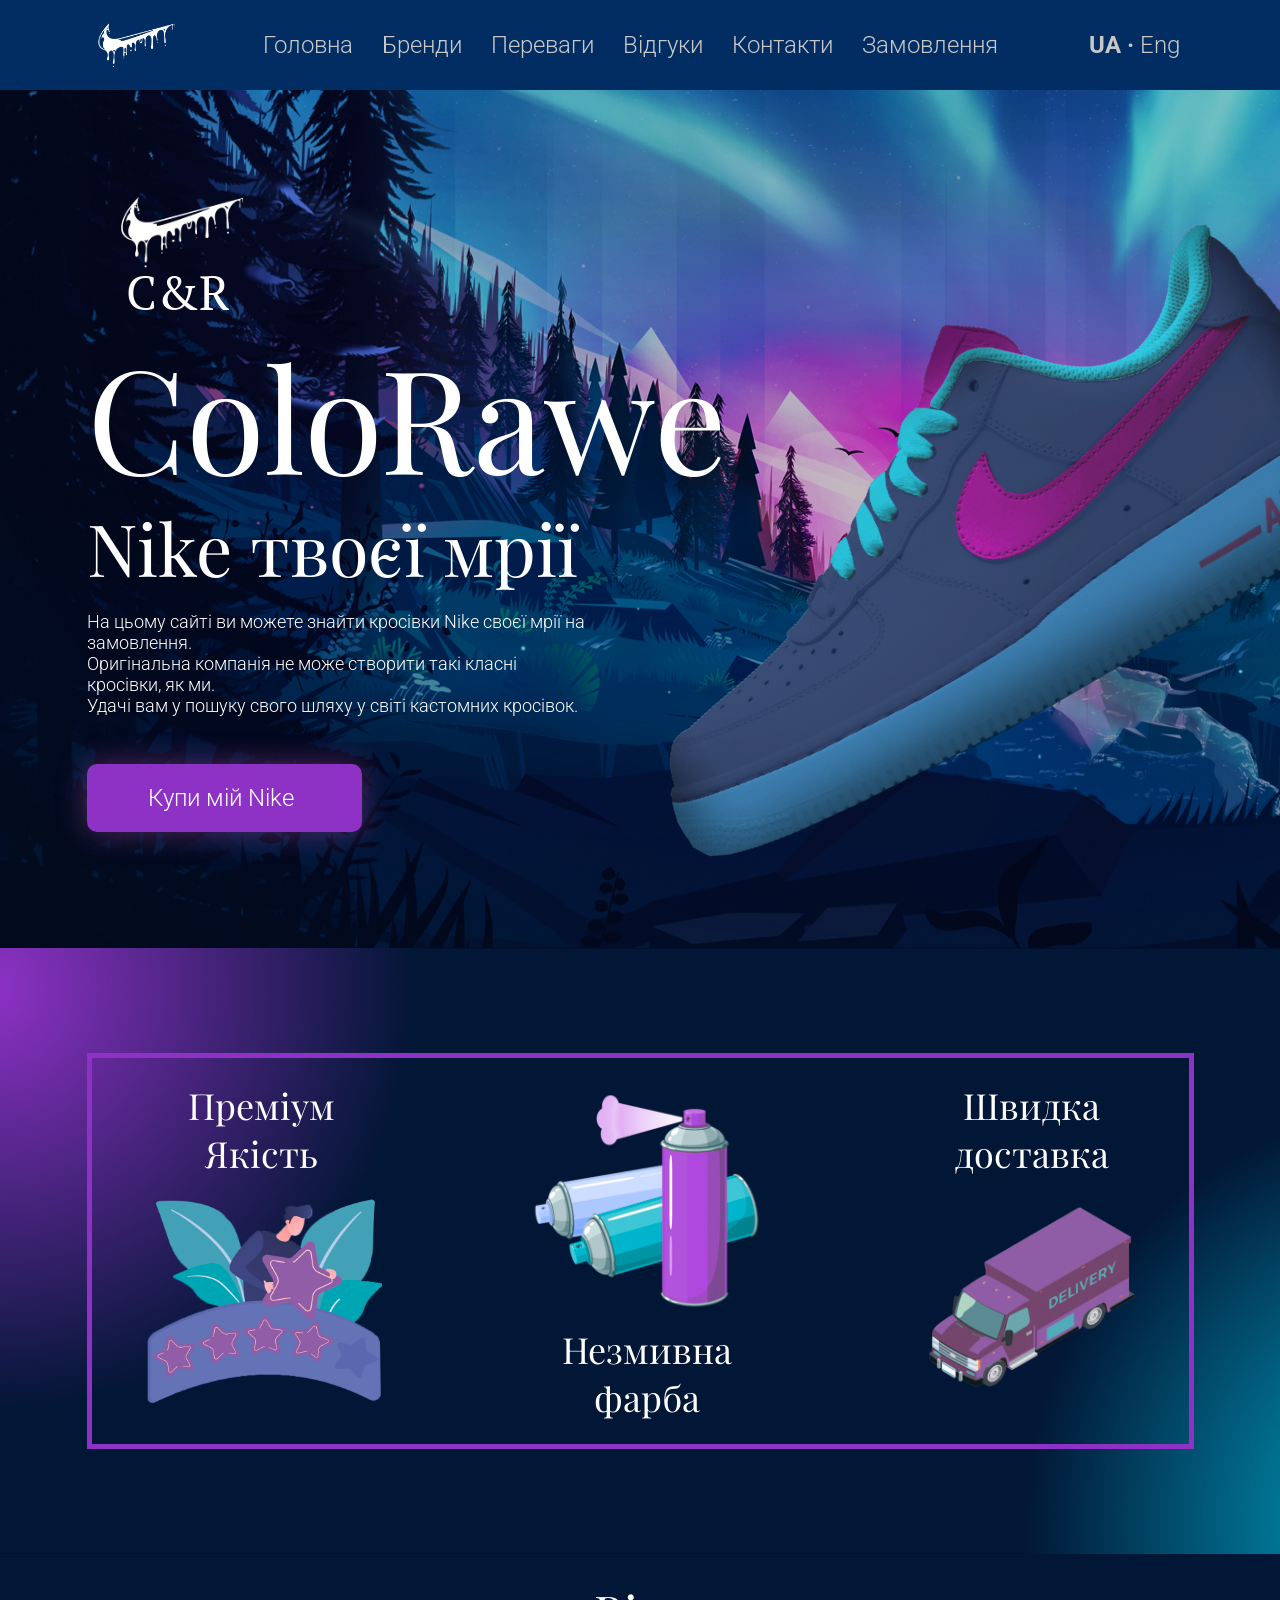
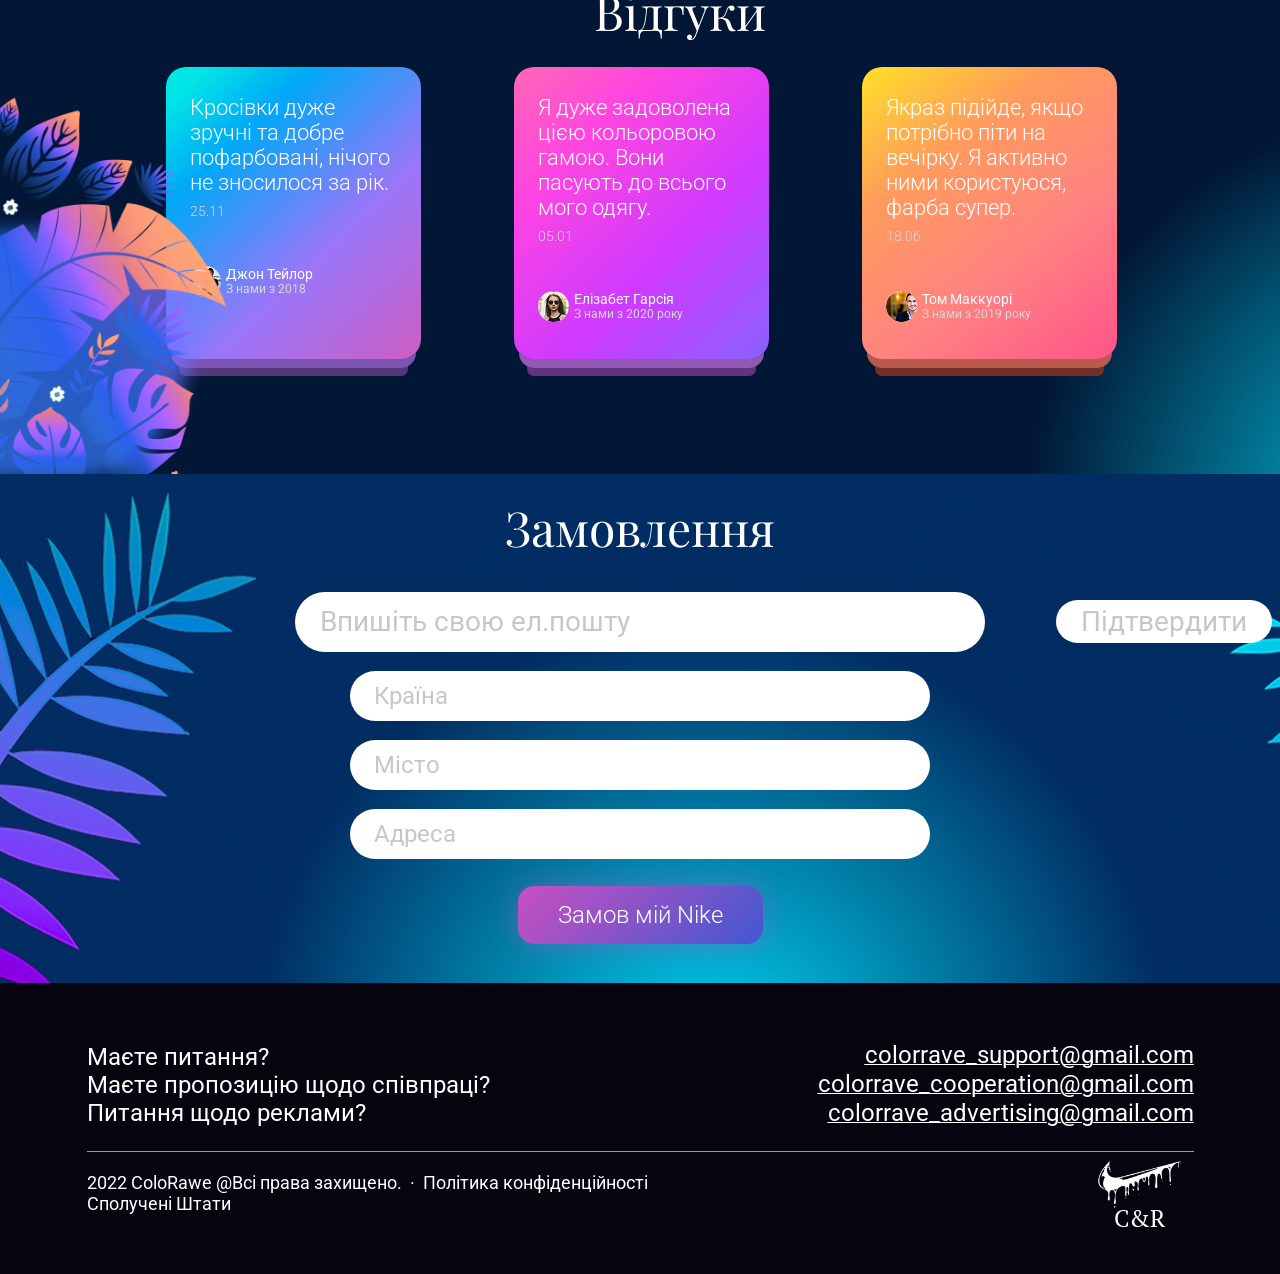
==== index-ua.html @ a20b45cc "ua-versia + footer styles" ====
<!DOCTYPE html>
<html lang="UA">

<head>
    <meta charset="UTF-8">
    <meta name="viewport" content="width=device-width, initial-scale=1.0">
    <link rel="preconnect" href="https://fonts.googleapis.com">
    <link rel="preconnect" href="https://fonts.gstatic.com" crossorigin>
    <link
        href="https://fonts.googleapis.com/css2?family=PT+Serif:ital,wght@0,400;0,700;1,400;1,700&family=Playfair+Display:ital,wght@0,400..900;1,400..900&family=Roboto:ital,wght@0,100..900;1,100..900&display=swap"
        rel="stylesheet">
    <title>NIKE</title>
    <link rel="stylesheet" href="./css/styles.css">
    <link rel="icon" href="./images/logo.svg" type="image/x-icon">
</head>

<body>
    <header>
        <nav class="container nav-container">
            <div class="nav-logo">
                <a href="./index-ua.html">
                    <img src="./images/logo.svg" alt="logo">
                </a>
            </div>
            <ul class="nav-links">
                <li><a href="./index-ua.html">Головна</a></li>
                <li><a href="#hero">Бренди</a></li>
                <li><a href="#features">Переваги</a></li>
                <li><a href="#reviews">Відгуки</a></li>
                <li><a href="#footer">Контакти</a></li>
                <li><a href="#order">Замовлення</a></li>
            </ul>
            <div class="nav-btn">
                <a href="./index.html" class="lang-btn lang-btn-ua">UA · <span class="lang-btn-accent lang-btn-accent-ua">Eng</span"></a>
            </div>

        </nav>

    </header>
    <main>
        <section class="hero" id="hero">
            <div class="container hero-content">
                <div class="hero-logo">
                    <a href="./index-ua.html">
                        <img src="./images/logo.svg" alt="logo" width="160px">
                    </a>
                </div>
                <p class="hero-badge">C&R</p>
                <h1 class="hero-title">ColoRawe</h1>
                <p class="hero-sub">Nike твоєї мрії</p>
                <p class="hero-desc">
                    На цьому сайті ви можете знайти кросівки Nike своєї мрії на замовлення. <br> Оригінальна компанія не може створити такі класні<br> кросівки, як ми. <br> Удачі вам у пошуку свого шляху у світі кастомних кросівок.
                </p>
                <a href="#order" class="btn-primary">Купи мій Nike</a>

            </div>
        </section>
        <section class="features" id="features">
            <div class="container">
                <div class="features-grid">
                    <div class="feat-card">
                        <h2 class="feat-name">Преміум <br> Якість</h2>
                        <img src="./images/stars.svg" alt="stars">
                    </div>
                    <div class="feat-card">
                        <img src="./images/paints.svg" alt="paints">
                        <h2 class="feat-name">Незмивна <br> фарба</h2>
                    </div>
                    <div class="feat-card">
                        <h2 class="feat-name">Швидка <br> доставка</h2>
                        <img src="./images/van.svg" alt="van">
                    </div>
                </div>
            </div>
        </section>
        <section class="reviews" id="reviews">
            <div class="container reviews-container">
                <div>
                    <img class="flouwers" src="./images/flouwers.svg" alt="flouwers">
                </div>
                <h2 class="title-reviews">Відгуки</h2>
                <div class="reviews-cards-list">
                    <div class="review-card">
                        <p class="review-text">Кросівки дуже зручні та добре пофарбовані, нічого не зносилося за рік.</p>
                        <p class="review-date">25.11</p>
                        <div class="review-author">
                            <img class="img-author" src="./images/author1.jpg" alt="author1">
                            <div class="review-name">
                                <h3 class="author-name">Джон Тейлор</h3>
                                <p class="author-place">З нами з 2018</p>
                            </div>
                        </div>
                    </div>
                    <div class="review-card">
                        <p class="review-text">Я дуже задоволена цією кольоровою гамою. Вони пасують до всього мого одягу.</p>
                        <p class="review-date">05.01</p>
                        <div class="review-author">
                            <img class="img-author" src="./images/author2.jpg" alt="author1">
                            <div class="review-name">
                                <h3 class="author-name">Елізабет Гарсія</h3>
                                <p class="author-place">З нами з 2020 року</p>
                            </div>
                        </div>
                    </div>
                    <div class="review-card">
                        <p class="review-text">Якраз підійде, якщо потрібно піти на вечірку. Я активно ними користуюся, фарба супер.</p>
                        <p class="review-date">18.06</p>
                        <div class="review-author">
                            <img class="img-author" src="./images/author3.jpg" alt="author1">
                            <div class="review-name">
                                <h3 class="author-name">Том Маккуорі</h3>
                                <p class="author-place">З нами з 2019 року</p>
                            </div>
                        </div>
                    </div>
                </div>
            </div>
        </section>

        <!-- ORDER -->
        <section class="order" id="order">
            <div class="container" order-container>
                <h2 class="order-title">Замовлення</h2>
                <form class="order-form">
                    <label>
                        <input class="form-input" type="email" placeholder="Впишіть свою ел.пошту">
                    </label>
                    <label>
                        <input class="form-input3" type="text" placeholder="Країна">
                    </label>
                    <label>
                        <input class="form-input3" type="text" placeholder="Місто">
                    </label>
                    <label>
                        <input class="form-input3" type="text" placeholder="Адреса">
                    </label>
                    <button class="btn">Підтвердити </button>
                    <button class="order-btn">Замов мій Nike</button>
                </form>
            </div>
            </div>
        </section>
    </main>
    <footer id="footer">
        <div class="container footer-grid">
            <div class="footer-links-container">
                <ul class="footer-questions">
                    <li>Маєте питання?</li>
                    <li>Маєте пропозицію щодо співпраці?</li>
                    <li>Питання щодо реклами?</li>
                </ul>
                <ul class="footer-links">
                    <li>
                        <a href="mailto:colorrave_support@gmail.com">
                            <span class="footer-links-item">colorrave_support@gmail.com</span>
                        </a>
                    </li>
                    <li>
                        <a href="mailto:colorrave_cooperation@gmail.com">
                            <span class="footer-links-item">colorrave_cooperation@gmail.com</span>
                        </a>
                    </li>
                    <li>
                        <a href="mailto:colorrave_advertising@gmail.com">
                            <span class="footer-links-item">colorrave_advertising@gmail.com</span>
                        </a>
                    </li>
                </ul>
            </div>
            <div class="footer-bottom">
                <p class="footer-text">2022 ColoRawe @Всі права захищено. &nbsp;·&nbsp; <a href="#"></a>Політика конфіденційності</a> <br>Сполучені Штати</p>
                <div>
                    <div class="footer-logo">
                        <a href="./index-ua.html">
                            <img src="./images/logo.svg" alt="logo" width="108px">
                        </a>
                    </div>
                    <p class="footer-badge">C&R</p>
                </div>
            </div>
        </div>

    </footer>
</body>

</html>
---- css/styles.css ----
:root {
      --bg: #021635;
      --white: #fff;
      --text-header: #C7C7C7;
      --bg-header: #012D63;
      --btn: #8E32C6;
      --text-date: #D8D8D8;
      --placeholder: #959595;
      --line-footer: #9b9b9b;

      --accent1: #c850c0;
      --accent2: #4158d0;
      --accent3: #ffcc70;
      --neon: #ff6ef7;
      --teal: #00e5d1;
      --text: #f0e8ff;
      --muted: #a898c8;
      --card-bg: rgba(255, 255, 255, 0.04);
  }

  * {
      margin: 0;
      padding: 0;
      box-sizing: border-box;
  }

  li,
  a {
      list-style: none;
      text-decoration: none;
  }

  body {
      background-color: var(--bg);
  }

  header {
      background-color: var(--bg-header);
      color: var(--text-header);
  }

  .container {
      width: 1107px;
      margin: 0 auto;
  }

  .nav-container {
      height: 90px;
      display: flex;
      justify-content: space-between;
      align-items: center;
      font-family: Roboto;
      font-weight: 300;
      font-style: Light;
      font-size: 24px;
      color: var(--text-header);
  }

  .nav-links {
      display: flex;
      gap: 29px;
      color: var(--text-header);
  }

  .nav-links a {
      color: var(--text-header);
  }

  .nav-logo {
      width: 100px;
      height: 60px;
  }

  .nav-links a:hover {
      color: var(--white);
      font-weight: 400;
      box-shadow: 0 0 50px rgba(200, 80, 192, 0.65);
  }

  .nav-btn {
      display: flex;
      align-items: center;

  }

  .lang-btn {
      background: none;
      border: 1px solid var(--border);
      color: var(--text-header);
      font-family: Roboto;
      font-weight: 300;
      font-style: Light;
      font-size: 24px;
      padding: 6px 14px;
      border-radius: 20px;
      cursor: pointer;
      transition: all .3s;
  }

  .lang-btn-accent {
      font-weight: 700;
  }

  .lang-btn:hover,
  .lang-btn-ua:hover {
      border-color: var(--accent1);
      color: var(--text-header);
  }

  .lang-btn-ua {
    font-weight: 700;
  }
  .lang-btn-accent-ua {
      font-weight: 300;
  }

  /* ── HERO ── */
  .hero {
      background-image: url(../images/hero.jpg);
      background-repeat: no-repeat;
      background-size: cover;
      width: 100%;
      height: 858px;
  }


  .hero-content {
      display: flex;
      flex-direction: column;
      justify-items: center;
  }

  .hero-logo {
      margin-top: 94px;
      margin-left: 16px;
  }

  .hero-badge {
      font-family: PT Serif;
      font-weight: 400;
      font-style: Regular;
      font-size: 48px;
      color: var(--white);
      margin-top: -24px;
      padding-left: 39px;
  }

  .hero-title {
      font-family: Playfair Display;
      font-weight: 400;
      font-style: Regular;
      font-size: 144px;
      color: var(--white);
      margin-top: -5px;
  }

  .hero-sub {
      font-family: Playfair Display;
      font-weight: 400;
      font-style: Regular;
      font-size: 72px;
      color: var(--white);
      margin-top: -12px;
  }

  .hero-desc {
      margin-top: 16px;
      width: 510px;
      font-family: Roboto;
      font-weight: 300;
      font-style: Regular;
      font-size: 18px;
      color: var(--white);
  }

  .btn-primary {
      width: 275px;
      padding: 20px 61px;
      margin-top: 48px;
      background-color: var(--btn);
      color: var(--white);
      border-radius: 10px;
      font-family: Roboto;
      font-weight: 300;
      font-style: Regular;
      font-size: 24px;
      border: none;
      cursor: pointer;
      transition: transform .3s, box-shadow .3s;
      box-shadow: 0 0 30px rgba(200, 80, 192, 0.4);
      animation: fade-up 1s .4s ease both;
  }

  .btn-primary:hover {
      font-weight: 400;
      transform: translateY(-3px) scale(1.03);
      box-shadow: 0 0 50px rgba(200, 80, 192, 0.65);
  }

  /* ── SECTION FEATURE / Переваги ── */
  .features {
      background-image: url(../images/features.png);
      background-repeat: no-repeat;
      background-size: cover;
      width: 100%;
      height: 606px;
      padding: 105px 0;
  }

  .features-grid {
      padding: 25px 50px;
      width: 100%;
      height: 396px;
      border: 5px solid var(--btn);
      display: flex;
      align-items: center;
      justify-items: center;
      gap: 145px;
  }

  .feat-card {
      text-align: center;
      transition: transform .4s, border-color .4s, box-shadow .4s;

  }

  .feat-card:hover {
      transform: translateY(-8px);
      border-color: var(--accent1);
      box-shadow: 0 20px 60px rgba(200, 80, 192, 0.2);
  }

  .feat-name {
      font-family: Playfair Display;
      font-weight: 400;
      font-style: Regular;
      font-size: 36px;
      text-align: center;
      color: var(--white);
  }

  /* ── REVIEWS / Відгуки ── */
  .reviews {
      background-image: url(../images/review.png);
      background-repeat: no-repeat;
      background-size: cover;
      width: 100%;
      height: 520px;
      padding-top: 25px;
      position: relative;
  }

  .title-reviews {
      font-family: Playfair Display;
      font-weight: 400;
      font-style: Regular;
      font-size: 48px;
      text-align: center;
      color: #fff;
  }

  .flouwers {
      position: absolute;
      width: 340;
      height: 380;
      top: 140px;
      left: 0px;
      opacity: 1;
  }

  .reviews-container {
      padding-left: 79px;
  }

  .reviews-cards-list {
      margin-top: 24px;
      display: flex;
      gap: 93px;
  }

  .review-card {
      background: linear-gradient(136.55deg, #00E5E6 7.29%, #00A8F7 26.04%, #9A76F9 62.5%, #CC5EC2 100%);
      border-radius: 20px;
      padding: 28px 24px;
      width: 255px;
      height: 292px;
      box-shadow: 0px 14px 0px -5px #7B54B2, 0px 30px 0px -13px #533978;
      transition: transform .3s;
  }

  .review-card:hover {
      transform: scale(1.03);
  }

  .review-card:nth-child(2) {
      background: linear-gradient(136.55deg, #FF68B4 0%, #FF45E1 26.04%, #CE3AFF 62.84%, #8961FF 100%);
      box-shadow: 0px 14px 0px -5px #9159B1, 0px 30px 0px -13px #61337C;
  }

  .review-card:nth-child(3) {
      background: linear-gradient(142.67deg, #FFE128 0%, #FF9B5C 30.21%, #FF8381 63.29%, #FF5489 100%);
      box-shadow: 0px 14px 0px -5px #B95A4C, 0px 30px 0px -13px #732F26;
  }

  .review-text {
      font-family: Roboto;
      font-weight: 300;
      font-style: Regular;
      font-size: 22px;
      color: var(--white);
  }

  .review-date {
      margin-top: 8px;
      font-family: Roboto;
      font-weight: 300;
      font-style: Regular;
      font-size: 14px;
      color: var(--text-date);
  }

  .review-author {
      margin-top: 47px;
      display: flex;
      gap: 5px;
  }

  .img-author {
      width: 31px;
      height: 31px;
      border-radius: 50%;
  }

  .author-name {
      font-family: Roboto;
      font-weight: 400;
      font-style: Regular;
      font-size: 14px;
      color: var(--white);
  }

  .author-place {
      font-family: Roboto;
      font-weight: 400;
      font-style: Regular;
      font-size: 12px;
      color: var(--text-date);
  }

  /* ── ORDER / зАМОВЛЕННЯ ── */
  .order {
      background-image: url(../images/order.jpg);
      background-repeat: no-repeat;
      background-size: cover;
      width: 100%;
      height: 509px;
      padding-top: 21px;
  }

  .order-container {
      display: flex;
      flex-direction: column;
      align-items: center;
  }

  .order-title {
      font-family: Playfair Display;
      font-weight: 400;
      font-style: Regular;
      font-size: 48px;
      color: var(--white);
      text-align: center;
      margin-bottom: 33px;
  }

  .order-form {
      margin: 0 auto;
      display: flex;
      flex-direction: column;
      gap: 19px;
      justify-items: center;
      align-items: center;
  }

  .form-input {
      background: var(--white);
      color: var(--text-header);
      border: 1px solid var(--border);
      padding: 12px 230px 13px 25px;
      font-family: Roboto;
      font-weight: 400;
      font-style: Regular;
      font-size: 28px;
      width: 690px;
      height: 60px;
      border-radius: 50px;
      transition: border-color .3s, background .3s;
  }

  .btn {
      position: absolute;
      top: 2200px;
      left: 1056px;
      color: var(--text-header);
      background-color: var(--white);
      border-radius: 40px;
      border: none;
      padding: 5px 25px;
      font-family: Roboto;
      font-weight: 400;
      font-style: Regular;
      font-size: 28px;
      cursor: pointer;
      transition: transform .3s, box-shadow .3s;
      animation: fade-up 1s .4s ease both;
  }

  .btn:hover,
  .order-btn:hover {
      font-weight: 400;
      transform: translateY(-3px) scale(1.03);
      box-shadow: 0 0 50px rgba(200, 80, 192, 0.65);
      margin: 0 auto;
  }

  .form-input3 {
      color: var(--text-header);
      background: var(--white);
      border: 1px solid var(--border);
      padding: 11px 24px;
      font-family: Roboto;
      font-weight: 400;
      font-style: Regular;
      font-size: 24px;
      width: 580px;
      height: 50px;
      border-radius: 50px;
      transition: border-color .3s, background .3s;
  }

  .form-input::placeholder,
  .form-input3::placeholder {
      color: var(--text-header);
  }

  .form-input:focus,
  .form-input3:focus {
      border-color: var(--accent1);
      background: rgba(200, 80, 192, 0.08);
  }



  .order-btn {
      background: linear-gradient(135deg, var(--accent1), var(--accent2));
      color: var(--white);
      border: none;
      padding: 15px 40px;
      border-radius: 16px;
      font-family: Roboto;
      font-weight: 300;
      font-style: Regular;
      font-size: 24px;
      cursor: pointer;
      transition: transform .3s, box-shadow .3s;
      box-shadow: 0 0 30px rgba(200, 80, 192, 0.4);
      align-self: center;
      margin-top: 8px;
  }

  .btn-order:hover {
      transform: translateY(-3px);
      box-shadow: 0 0 55px rgba(200, 80, 192, 0.6);
  }

  /* ── FOOTER ── */
  footer {
      background: #07040f;
      padding: 60px 60px 40px;
      border-top: 1px solid var(--border);
  }

  .footer-links-container {
      display: flex;
      font-family: Roboto;
      font-weight: 400;
      font-style: Regular;
      font-size: 24px;
      color: var(--white);
      justify-content: space-between;
      padding-bottom: 20px;
  }

  .footer-links,
  .footer-links-item {
      font-family: Roboto;
      font-weight: 400;
      font-style: Regular;
      font-size: 24px;
      color: var(--white);
      text-decoration: underline;
      text-align: right;
      font-family: Roboto;
      line-height: 100%;
      letter-spacing: 0%;
      text-decoration-style: solid;
      text-decoration-offset: 0%;
      text-decoration-thickness: 0%;
  }

  .footer-links a {
      display: block;
      color: rgba(168, 152, 200, 0.7);
      text-decoration: none;
      font-size: 0.85rem;
      line-height: 2;
      transition: color .3s;
  }

  .footer-links-item:hover {
      color: var(--neon);
  }

  .footer-bottom {
      border-top: 1px solid var(--line-footer);
      display: flex;
      justify-content: space-between;
      align-items: center;
  }

  .footer-text {
      font-family: Roboto;
      font-weight: 400;
      font-style: Regular;
      font-size: 18px;
      color: var(--white);
  }

  .footer-logo {
      width: 108;
      height: 81;
      top: 2751px;
      left: 1180px;
      opacity: 1;

  }

  .footer-badge {
      font-family: PT Serif;
      font-weight: 400;
      font-style: Regular;
      font-size: 24px;
      color: var(--white);
      padding-left: 28px;
      margin-top: -18px;
  }
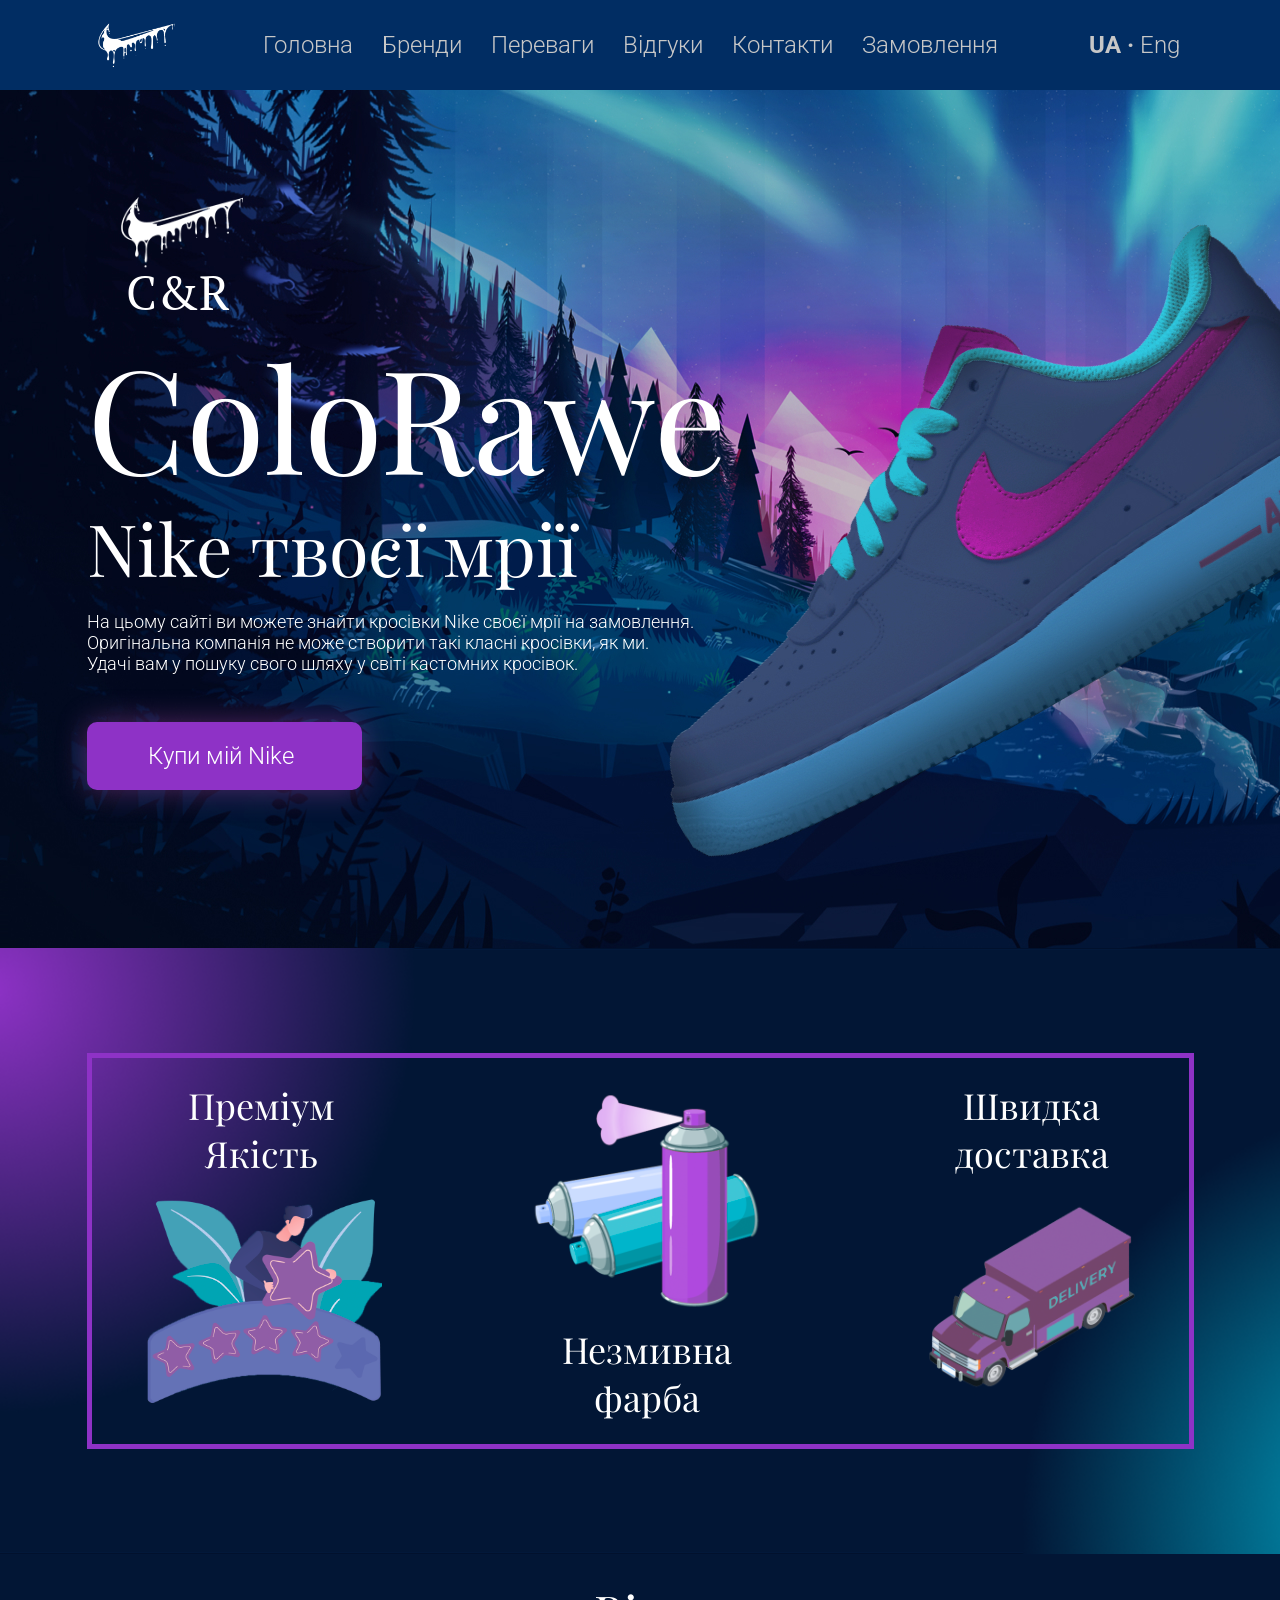
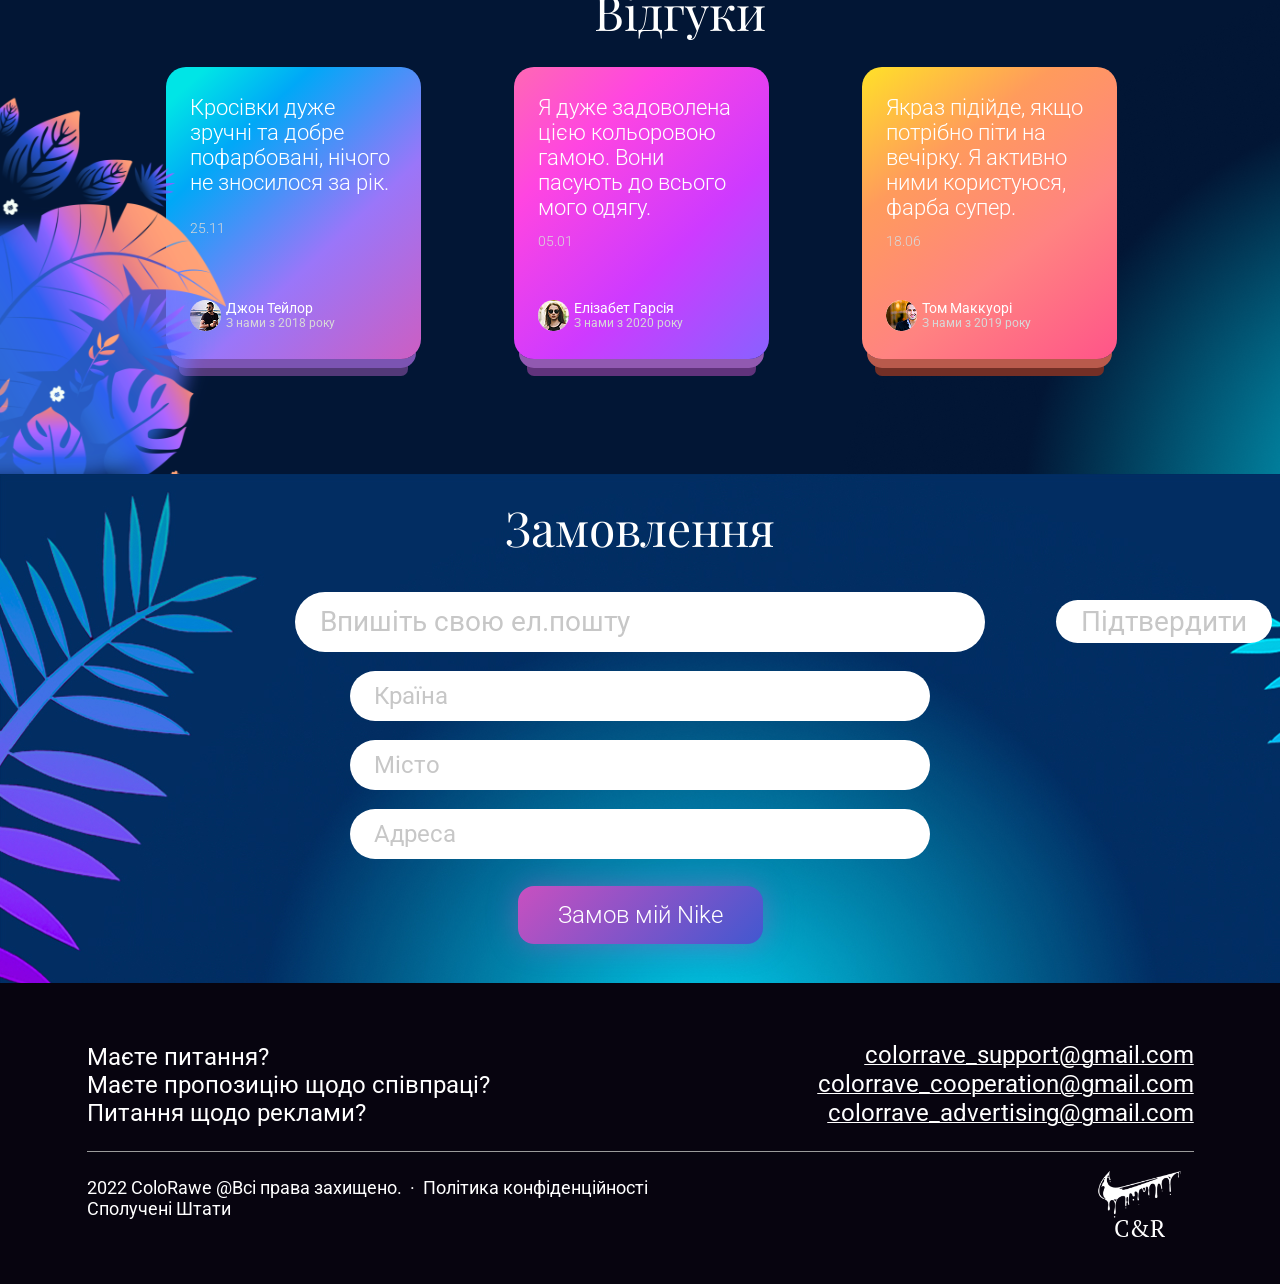
==== commit 2f5658a8: "виправив помилки" ====
--- a/index-ua.html
+++ b/index-ua.html
@@ -49,7 +49,7 @@
                 <h1 class="hero-title">ColoRawe</h1>
                 <p class="hero-sub">Nike твоєї мрії</p>
                 <p class="hero-desc">
-                    На цьому сайті ви можете знайти кросівки Nike своєї мрії на замовлення. <br> Оригінальна компанія не може створити такі класні<br> кросівки, як ми. <br> Удачі вам у пошуку свого шляху у світі кастомних кросівок.
+                    На цьому сайті ви можете знайти кросівки Nike своєї мрії на замовлення. <br> Оригінальна компанія не може створити такі класні кросівки, як ми. <br> Удачі вам у пошуку свого шляху у світі кастомних кросівок.
                 </p>
                 <a href="#order" class="btn-primary">Купи мій Nike</a>
 
@@ -87,7 +87,7 @@
                             <img class="img-author" src="./images/author1.jpg" alt="author1">
                             <div class="review-name">
                                 <h3 class="author-name">Джон Тейлор</h3>
-                                <p class="author-place">З нами з 2018</p>
+                                <p class="author-place">З нами з 2018 року</p>
                             </div>
                         </div>
                     </div>
--- a/css/styles.css
+++ b/css/styles.css
@@ -165,7 +165,7 @@
 
   .hero-desc {
       margin-top: 16px;
-      width: 510px;
+      width: 610px;
       font-family: Roboto;
       font-weight: 300;
       font-style: Regular;
@@ -279,6 +279,9 @@
   }
 
   .review-card {
+    display: flex;
+    flex-direction: column;
+    justify-content: space-between;
       background: linear-gradient(136.55deg, #00E5E6 7.29%, #00A8F7 26.04%, #9A76F9 62.5%, #CC5EC2 100%);
       border-radius: 20px;
       padding: 28px 24px;
@@ -537,6 +540,7 @@
   }
 
   .footer-logo {
+    margin-top: 10px;
       width: 108;
       height: 81;
       top: 2751px;
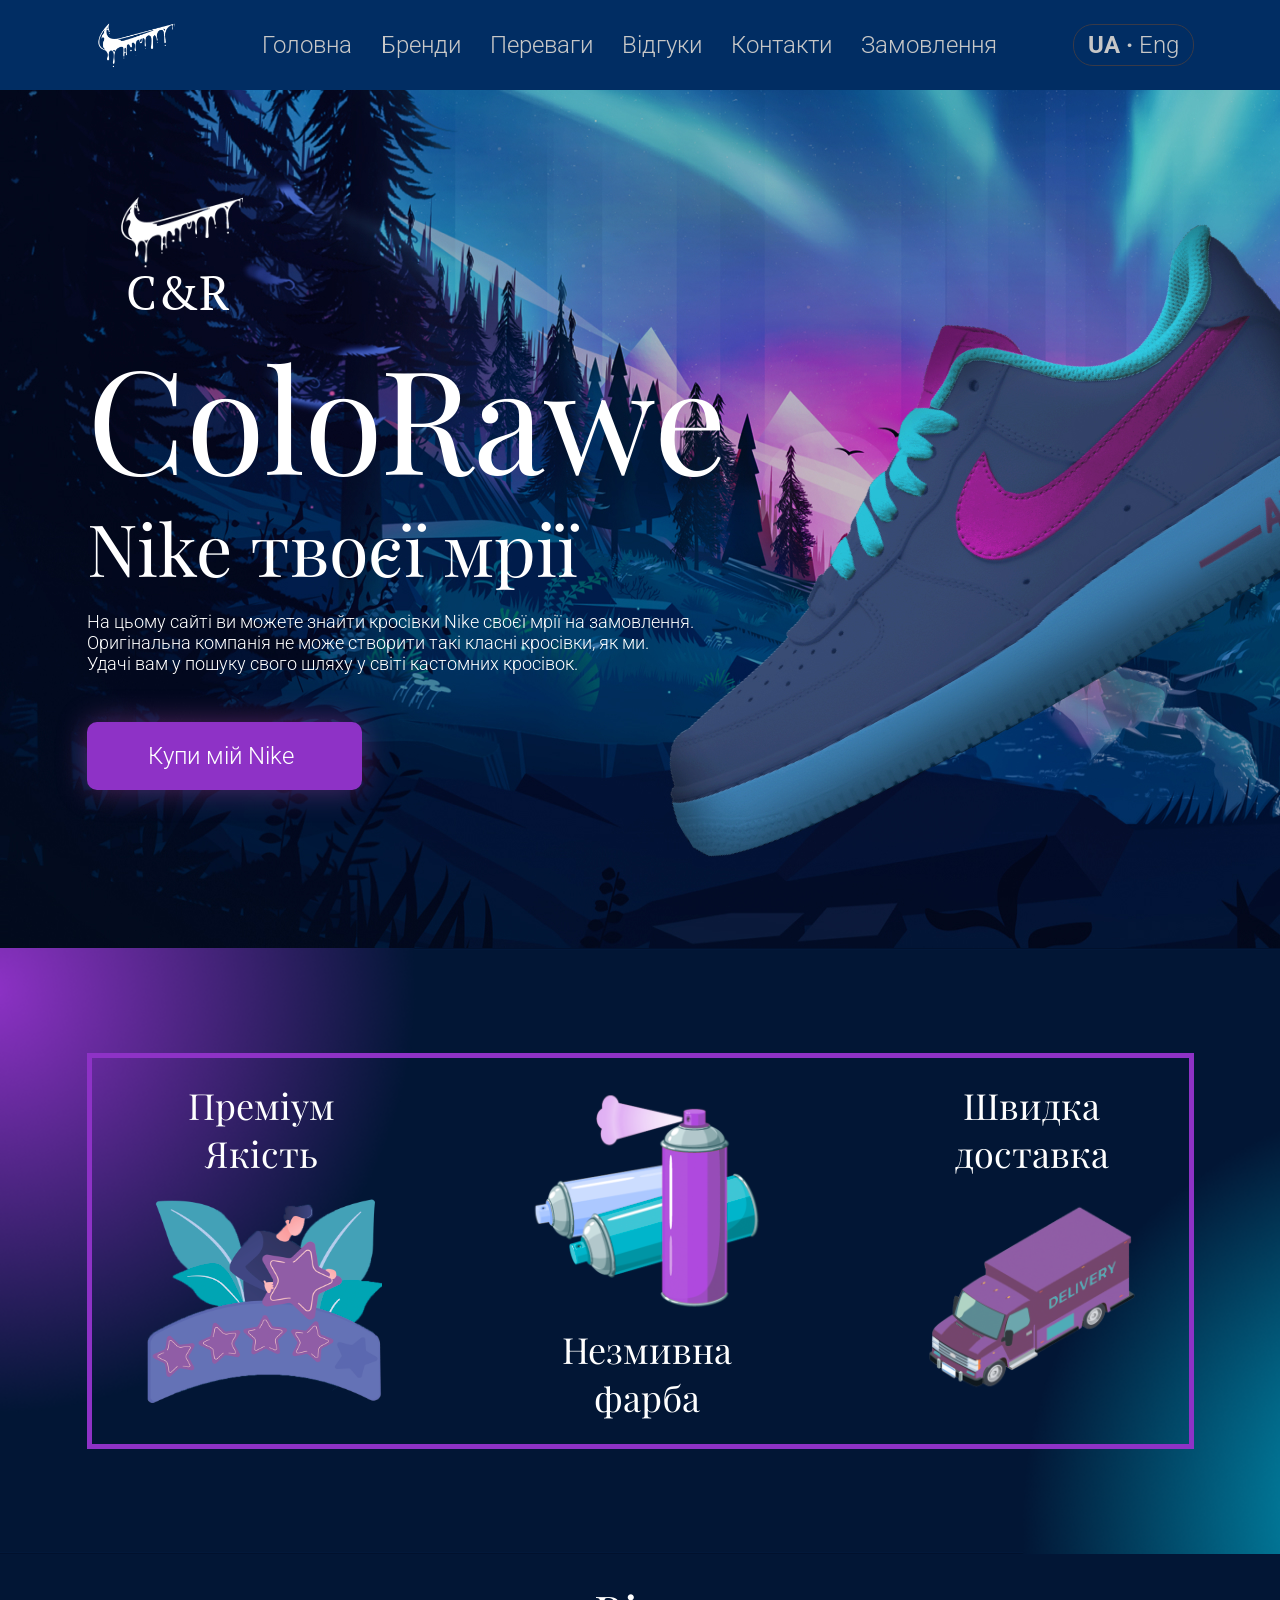
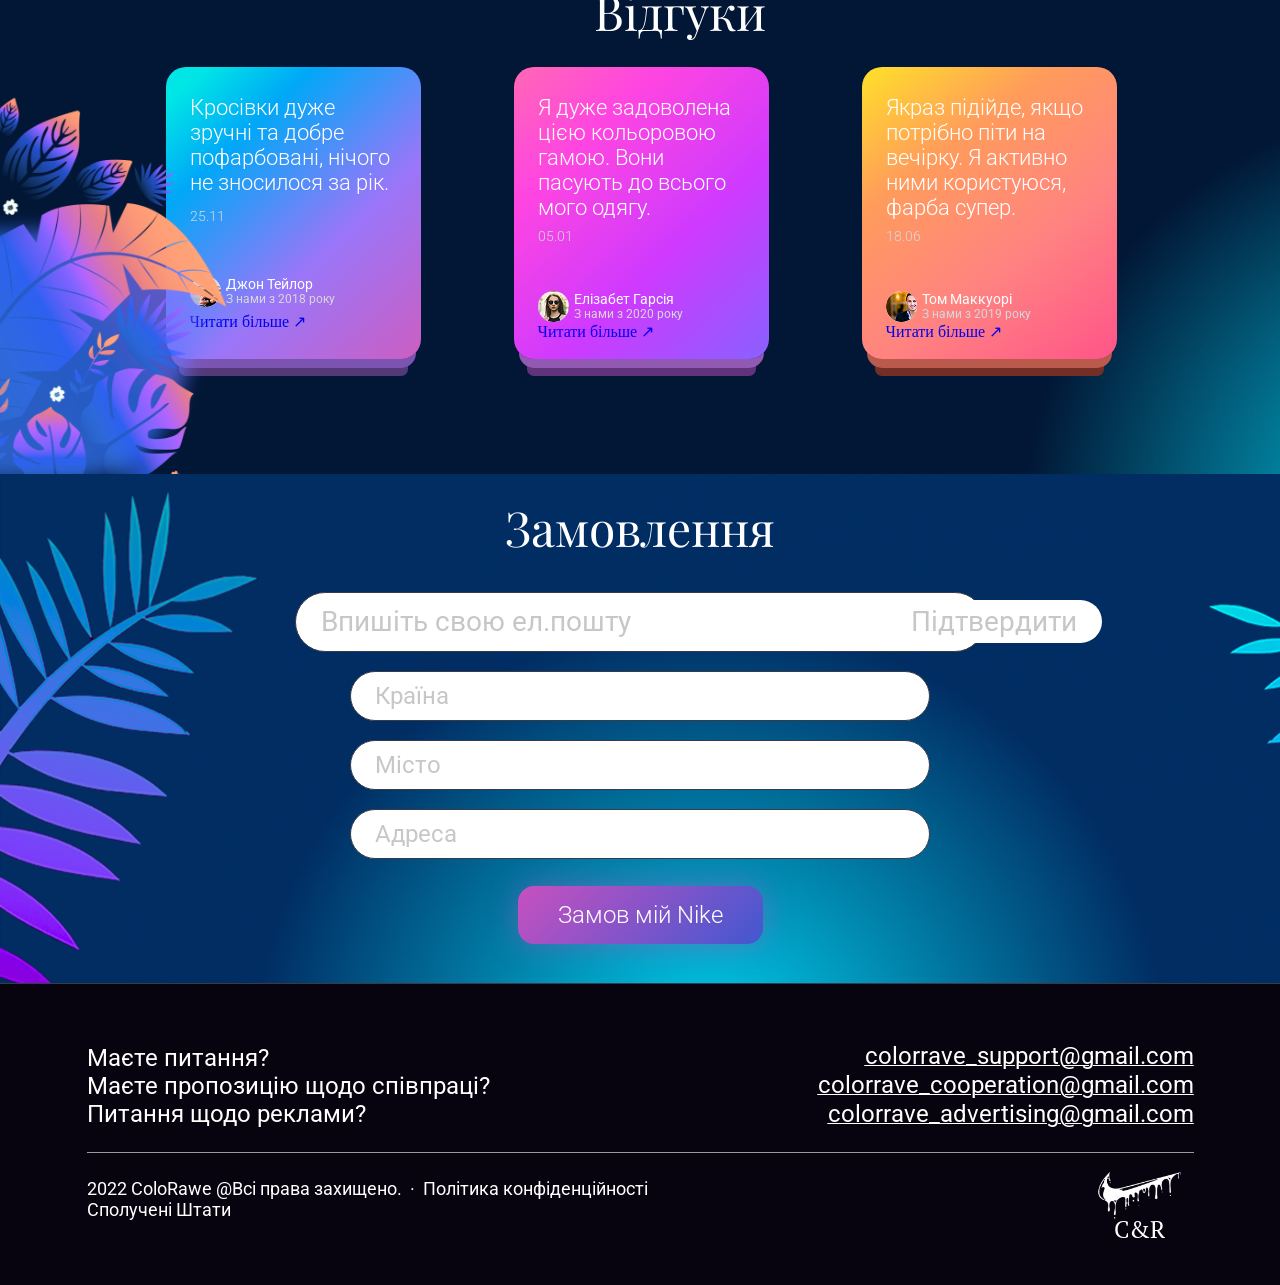
==== commit 25f93003: "додав модальні вікна" ====
--- a/index-ua.html
+++ b/index-ua.html
@@ -80,6 +80,8 @@
                 </div>
                 <h2 class="title-reviews">Відгуки</h2>
                 <div class="reviews-cards-list">
+
+                    <!-- КАРТКА 1 -->
                     <div class="review-card">
                         <p class="review-text">Кросівки дуже зручні та добре пофарбовані, нічого не зносилося за рік.</p>
                         <p class="review-date">25.11</p>
@@ -90,6 +92,8 @@
                                 <p class="author-place">З нами з 2018 року</p>
                             </div>
                         </div>
+                        <!-- Кнопка відкриття модалки -->
+                        <a href="#modal-1" class="review-read-more">Читати більше ↗</a>
                     </div>
                     <div class="review-card">
                         <p class="review-text">Я дуже задоволена цією кольоровою гамою. Вони пасують до всього мого одягу.</p>
@@ -101,6 +105,8 @@
                                 <p class="author-place">З нами з 2020 року</p>
                             </div>
                         </div>
+                        <!-- Кнопка відкриття модалки -->
+                        <a href="#modal-2" class="review-read-more">Читати більше ↗</a>
                     </div>
                     <div class="review-card">
                         <p class="review-text">Якраз підійде, якщо потрібно піти на вечірку. Я активно ними користуюся, фарба супер.</p>
@@ -112,10 +118,99 @@
                                 <p class="author-place">З нами з 2019 року</p>
                             </div>
                         </div>
-                    </div>
-                </div>
-            </div>
-        </section>
+                        <!-- Кнопка відкриття модалки -->
+                        <a href="#modal-3" class="review-read-more">Читати більше ↗</a>
+                    </div>
+                </div>
+            </div>
+        </section>
+        <!-- МОДАЛКА 1 — John Teylor -->
+        <div class="modal" id="modal-1">
+            <div class="modal-box modal-box--1">
+                <a href="#reviews" class="modal-close" aria-label="Close">✕</a>
+                <div class="modal-header">
+                    <img class="modal-avatar" src="./images/author1.jpg" alt="John Teylor">
+                    <div>
+                        <h3 class="modal-author-name">Джон Тейлор</h3>
+                        <p class="modal-author-meta">З нами з 2018 · 25.11</p>
+                        <div class="modal-stars">★★★★★</div>
+                    </div>
+                </div>
+                <p class="modal-text">
+                    Кросівки дуже зручні та добре пофарбовані, 
+                    нічого не зносилося за рік.Я замовила 
+                    індивідуальну кольорову гаму з бірюзовим
+                    та білим — і вона виглядає точно так 
+                    само, як на прев'ю. Якість фарби чудова, 
+                    жодних тріщин навіть після щоденного використання 
+                    за різних погодних умов. Однозначно рекомендую 
+                    ColoRave всім, хто хоче справді унікальні кросівки. 
+                    Вже планую свою другу пару!
+                </p>
+                <div class="modal-tag-row">
+                    <span class="modal-tag">Комфорт ✓</span>
+                    <span class="modal-tag">Якість фарби ✓</span>
+                    <span class="modal-tag">Щоденне використання ✓</span>
+                </div>
+                <a href="#order" class="modal-cta">Замовте мій Nike</a>
+            </div>
+            <!-- Клік по фону закриває модалку -->
+            <a href="#reviews" class="modal-backdrop" aria-label="Close modal"></a>
+        </div>
+
+        <!-- МОДАЛКА 2 — Elizabeth Garsia -->
+        <div class="modal" id="modal-2">
+            <div class="modal-box modal-box--2">
+                <a href="#reviews" class="modal-close" aria-label="Close">✕</a>
+                <div class="modal-header">
+                    <img class="modal-avatar" src="./images/author2.jpg" alt="Elizabeth Garsia">
+                    <div>
+                        <h3 class="modal-author-name">Елізабет Гарсія</h3>
+                        <p class="modal-author-meta">З нами з 2020 року · 05.01м</p>
+                        <div class="modal-stars">★★★★★</div>
+                    </div>
+                </div>
+                <p class="modal-text">
+                    Я дуже задоволена цією кольоровою гамою. Вони пасують до всього мого одягу.
+Я обрала поєднання пильно-рожевого та лавандового кольорів, і результат просто приголомшливий.
+Вебсайт дозволив легко уявити кінцевий вигляд перед замовленням.Кросівки прибули за два тижні,гарно упаковані. Мої друзі постійно запитують, де я їх купила — я вже відправила трьох людей до ColoRave!
+                </p>
+                <div class="modal-tag-row">
+                    <span class="modal-tag">Стиль ✓</span>
+                    <span class="modal-tag">Швидка доставка ✓</span>
+                    <span class="modal-tag">Рекомендовано ✓</span>
+                </div>
+                <a href="#order" class="modal-cta">Замовте мій Nike</a>
+            </div>
+            <a href="#reviews" class="modal-backdrop" aria-label="Close modal"></a>
+        </div>
+
+        <!-- МОДАЛКА 3 — Tom Maquare -->
+        <div class="modal" id="modal-3">
+            <div class="modal-box modal-box--3">
+                <a href="#reviews" class="modal-close" aria-label="Close">✕</a>
+                <div class="modal-header">
+                    <img class="modal-avatar" src="./images/author3.jpg" alt="Tom Maquare">
+                    <div>
+                        <h3 class="modal-author-name">Том Макуаре</h3>
+                        <p class="modal-author-meta">З нами з 2019 · 18.06</p>
+                        <div class="modal-stars">★★★★★</div>
+                    </div>
+                </div>
+                <p class="modal-text">
+                    Якраз підійде, якщо вам потрібно піти на вечірку. Я активно ними користуюся, фарба супер.
+Я обрала сміливий жовто-помаранчево-червоний градієнт, і, чесно кажучи, це найпривабливіша пара, яку я коли-небудь мала. Носила їх на три різні заходи і щоразу отримувала компліменти. Підошви міцні, кольори залишаються яскравими. Я є постійним клієнтом з 2019 року, і кожне замовлення завжди чудове.
+                </p>
+                <div class="modal-tag-row">
+                    <span class="modal-tag">Bold Design ✓</span>
+                    <span class="modal-tag">Довговічність ✓</span>
+                    <span class="modal-tag">Лояльний клієнт ✓</span>
+                </div>
+                <a href="#order" class="modal-cta">Замовте мій Nike</a>
+            </div>
+            <a href="#reviews" class="modal-backdrop" aria-label="Close modal"></a>
+        </div>
+
 
         <!-- ORDER -->
         <section class="order" id="order">
--- a/css/styles.css
+++ b/css/styles.css
@@ -7,6 +7,7 @@
       --text-date: #D8D8D8;
       --placeholder: #959595;
       --line-footer: #9b9b9b;
+      --border: #383a48;
 
       --accent1: #c850c0;
       --accent2: #4158d0;
@@ -101,17 +102,17 @@
       font-weight: 700;
   }
 
+  .lang-btn-ua {
+    font-weight: 700;
+  }
+  .lang-btn-accent-ua {
+      font-weight: 300;
+  }
+
   .lang-btn:hover,
   .lang-btn-ua:hover {
       border-color: var(--accent1);
       color: var(--text-header);
-  }
-
-  .lang-btn-ua {
-    font-weight: 700;
-  }
-  .lang-btn-accent-ua {
-      font-weight: 300;
   }
 
   /* ── HERO ── */
@@ -403,7 +404,7 @@
   .btn {
       position: absolute;
       top: 2200px;
-      left: 1056px;
+      left: 886px;
       color: var(--text-header);
       background-color: var(--white);
       border-radius: 40px;
@@ -557,4 +558,242 @@
       color: var(--white);
       padding-left: 28px;
       margin-top: -18px;
-  }+  }
+
+  al styles · CSS
+/* ══════════════════════════════════════════════════════════
+   КНОПКА «Read more» на картках відгуків
+═══════════════════════════════════════════════════════════ */
+ 
+.review-read-more {
+    display: inline-block;
+    margin-top: 12px;
+    font-family: Roboto;
+    font-weight: 400;
+    font-size: 13px;
+    color: var(--white);
+    letter-spacing: 0.5px;
+    opacity: 0.75;
+    text-decoration: none;
+    transition: opacity .3s, letter-spacing .3s;
+    cursor: pointer;
+}
+ 
+.review-read-more:hover {
+    opacity: 1;
+    letter-spacing: 1px;
+}
+ 
+/* ══════════════════════════════════════════════════════════
+   МОДАЛЬНЕ ВІКНО — CSS :target (без JavaScript)
+ 
+   Принцип:
+   1. .modal — завжди в DOM, але pointer-events:none + opacity:0
+   2. .modal:target — коли URL містить #modal-N, вікно стає видимим
+   3. Закриття: клік на .modal-backdrop або кнопку ✕ → href="#reviews"
+      повертає URL без якоря і :target зникає
+═══════════════════════════════════════════════════════════ */
+ 
+.modal {
+    position: fixed;
+    inset: 0;                       /* top:0 right:0 bottom:0 left:0 */
+    z-index: 1000;
+    display: flex;
+    align-items: center;
+    justify-content: center;
+ 
+    /* Прихований стан */
+    opacity: 0;
+    pointer-events: none;
+    transition: opacity .35s ease;
+}
+ 
+/* Активний стан — коли #modal-N в URL */
+.modal:target {
+    opacity: 1;
+    pointer-events: all;
+}
+ 
+/* Темний напівпрозорий фон */
+.modal-backdrop {
+    position: absolute;
+    inset: 0;
+    background: rgba(2, 5, 20, 0.82);
+    backdrop-filter: blur(6px);
+    -webkit-backdrop-filter: blur(6px);
+    cursor: pointer;
+    text-decoration: none;
+}
+ 
+/* Анімація появи блоку */
+@keyframes modal-in {
+    from {
+        transform: translateY(28px) scale(0.97);
+        opacity: 0;
+    }
+    to {
+        transform: translateY(0) scale(1);
+        opacity: 1;
+    }
+}
+ 
+/* Загальний контейнер вікна */
+.modal-box {
+    position: relative;
+    z-index: 1;
+    width: 520px;
+    max-width: 92vw;
+    border-radius: 24px;
+    padding: 36px 36px 32px;
+    display: flex;
+    flex-direction: column;
+    gap: 20px;
+    box-shadow:
+        0 0 0 1px rgba(255,255,255,0.08),
+        0 32px 80px rgba(0,0,0,0.55),
+        0 0 60px rgba(142, 50, 198, 0.18);
+}
+ 
+/* Анімація спрацьовує коли модалка активна */
+.modal:target .modal-box {
+    animation: modal-in .35s cubic-bezier(.22,.68,0,1.2) both;
+}
+ 
+/* ── Унікальний градієнт для кожної модалки (як у картках) ── */
+ 
+.modal-box--1 {
+    background: linear-gradient(150deg,
+        rgba(0, 25, 60, 0.97) 0%,
+        rgba(0, 229, 230, 0.08) 60%,
+        rgba(154, 118, 249, 0.12) 100%
+    );
+    border: 1px solid rgba(0, 229, 230, 0.25);
+}
+ 
+.modal-box--2 {
+    background: linear-gradient(150deg,
+        rgba(0, 25, 60, 0.97) 0%,
+        rgba(255, 104, 180, 0.08) 60%,
+        rgba(137, 97, 255, 0.12) 100%
+    );
+    border: 1px solid rgba(200, 80, 192, 0.3);
+}
+ 
+.modal-box--3 {
+    background: linear-gradient(150deg,
+        rgba(0, 25, 60, 0.97) 0%,
+        rgba(255, 225, 40, 0.07) 50%,
+        rgba(255, 84, 137, 0.12) 100%
+    );
+    border: 1px solid rgba(255, 155, 92, 0.3);
+}
+ 
+/* ── Кнопка закриття ✕ ── */
+.modal-close {
+    position: absolute;
+    top: 16px;
+    right: 20px;
+    font-size: 18px;
+    color: var(--text-header);
+    text-decoration: none;
+    line-height: 1;
+    opacity: 0.6;
+    transition: opacity .2s, transform .2s;
+}
+ 
+.modal-close:hover {
+    opacity: 1;
+    transform: scale(1.2) rotate(90deg);
+}
+ 
+/* ── Шапка з аватаром ── */
+.modal-header {
+    display: flex;
+    align-items: center;
+    gap: 16px;
+}
+ 
+.modal-avatar {
+    width: 60px;
+    height: 60px;
+    border-radius: 50%;
+    object-fit: cover;
+    border: 2px solid rgba(255,255,255,0.2);
+    box-shadow: 0 0 20px rgba(142, 50, 198, 0.35);
+}
+ 
+.modal-author-name {
+    font-family: Playfair Display;
+    font-weight: 600;
+    font-size: 20px;
+    color: var(--white);
+    margin-bottom: 2px;
+}
+ 
+.modal-author-meta {
+    font-family: Roboto;
+    font-weight: 300;
+    font-size: 13px;
+    color: var(--text-date);
+}
+ 
+.modal-stars {
+    color: var(--accent3);     /* --accent3: #ffcc70 */
+    font-size: 14px;
+    letter-spacing: 2px;
+    margin-top: 4px;
+}
+ 
+/* ── Текст відгуку ── */
+.modal-text {
+    font-family: Roboto;
+    font-weight: 300;
+    font-size: 16px;
+    line-height: 1.65;
+    color: var(--white);
+    opacity: 0.9;
+    border-left: 2px solid var(--btn);
+    padding-left: 16px;
+}
+ 
+/* ── Теги ── */
+.modal-tag-row {
+    display: flex;
+    flex-wrap: wrap;
+    gap: 8px;
+}
+ 
+.modal-tag {
+    font-family: Roboto;
+    font-weight: 400;
+    font-size: 12px;
+    color: var(--text-header);
+    background: rgba(255,255,255,0.06);
+    border: 1px solid var(--border);
+    border-radius: 20px;
+    padding: 4px 14px;
+    letter-spacing: 0.3px;
+}
+ 
+/* ── CTA кнопка всередині модалки ── */
+.modal-cta {
+    display: block;
+    width: fit-content;
+    align-self: flex-end;
+    background: var(--btn);
+    color: var(--white);
+    font-family: Roboto;
+    font-weight: 300;
+    font-size: 16px;
+    text-decoration: none;
+    padding: 12px 32px;
+    border-radius: 10px;
+    box-shadow: 0 0 30px rgba(200, 80, 192, 0.4);
+    transition: transform .3s, box-shadow .3s;
+}
+ 
+.modal-cta:hover {
+    transform: translateY(-3px) scale(1.03);
+    box-shadow: 0 0 50px rgba(200, 80, 192, 0.65);
+}
+ 
